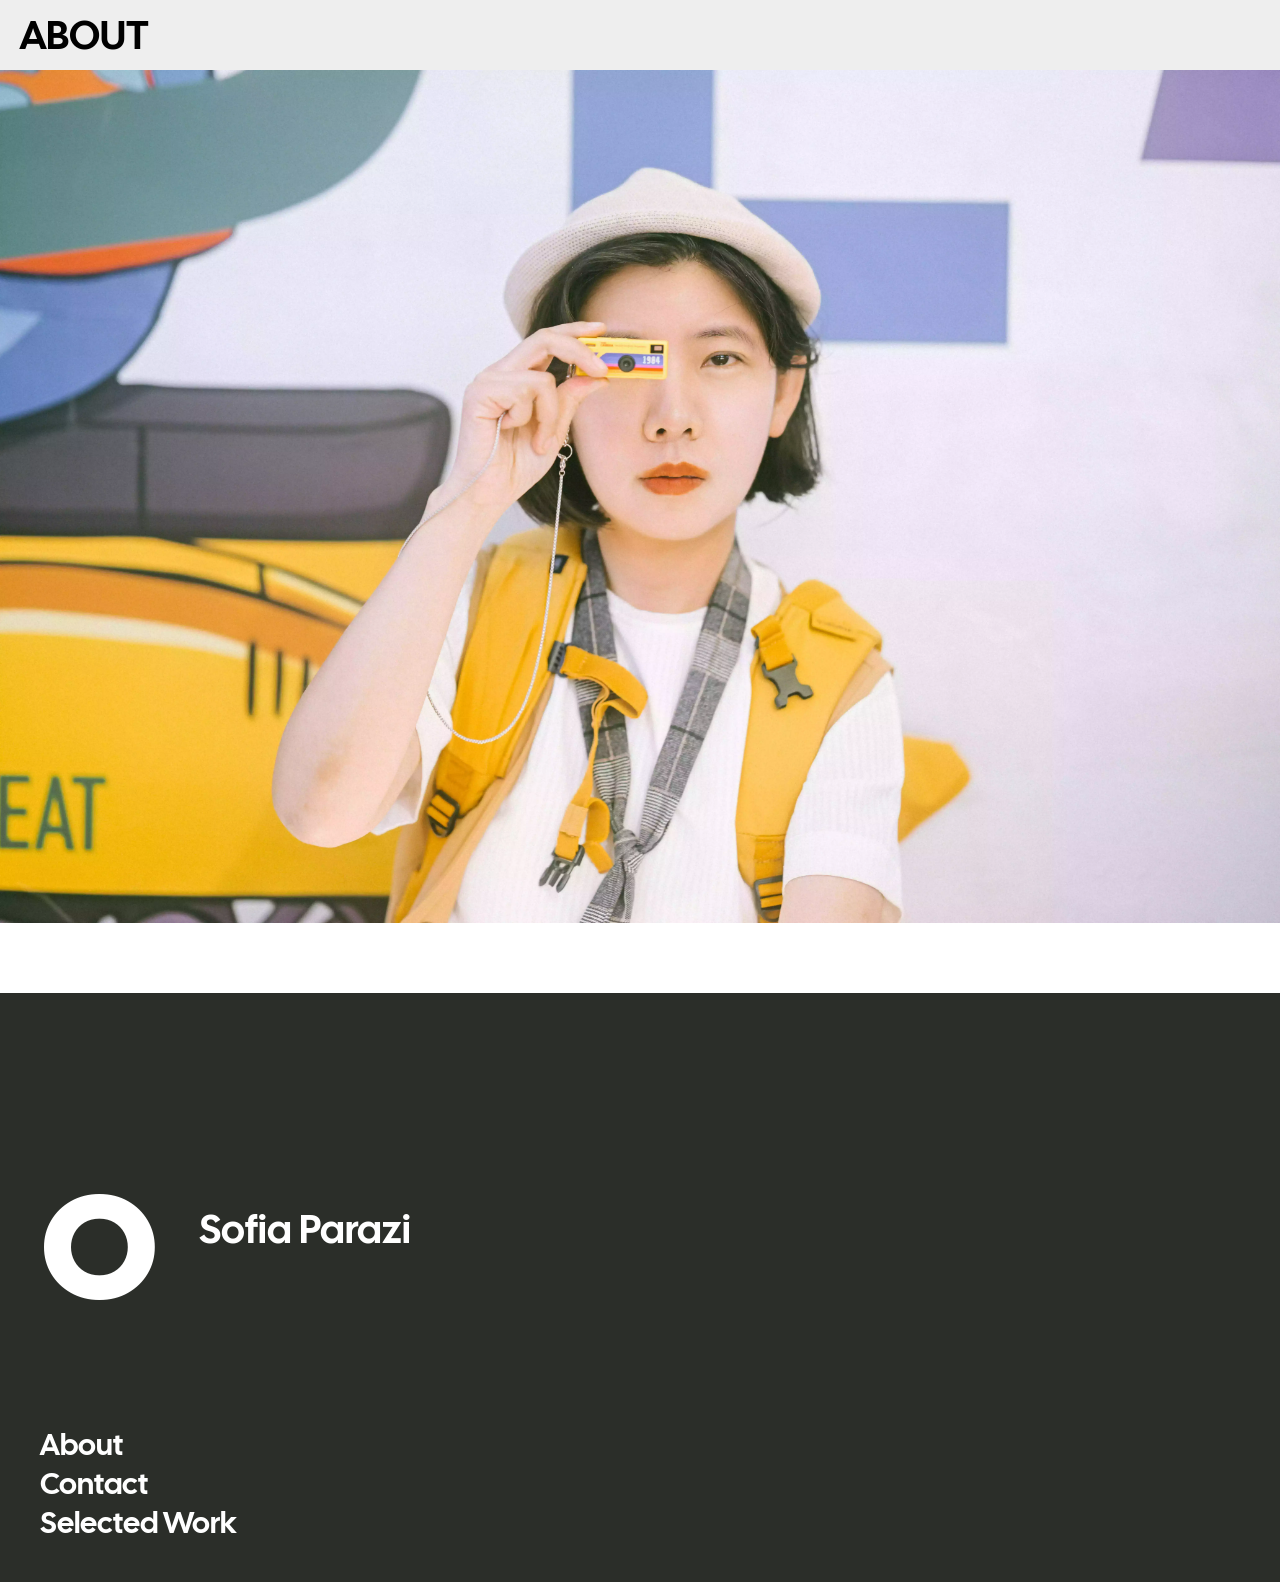
==== about.html @ 89433a17 "first commit" ====
<!DOCTYPE html>
<html lang="fr">
    
<head>
    <meta charset="UTF-8">
    <meta name="viewport" content="width=device-width, initial-scale=1.0">
    <title>About</title>

    <script src="index.js"></script>
    <link rel="stylesheet" href="./css/styles.css">

</head>

<body>
    
    <header>
        <div class="bandeau">
            <div class="element">
                ABOUT
                <a href="#"><img class="icon" src="img/menu.png" alt=""></a>
            </div>
        </div>
    </header>

    <div class="photo">
        <img class="imgd" src="img/photo7.webp" alt="">
    </div> 

    <!-- <div class="paragraphe">
        <p>Basée à Los Angeles, Sofia Parazi est photographe, directrice de la photographie et directrice artistique. Son jeu </p>
    </div> -->

    <div class="bas">
        <div class="info">
            
            <div class="logo">
                <a class="o" href="#">o</a>  Sofia Parazi
            </div>

        <a class="lien" href="#">About</a>
        <a class="lien" href="#">Contact</a>
        <a class="lien" href="#">Selected Work</a>
        </div>
    </div>

    


</body>

</html>
---- css/styles.css ----
@font-face {
    font-family: 'CalSans';
    src: url('CalSans-Regular.woff2') format('woff2'),
        url('CalSans-Regular.woff') format('woff');
    font-weight: normal;
    font-style: normal;
    font-display: swap;
}

@font-face {
    font-family: 'LibreBaskerville';
    src: url('LibreBaskerville-Regular.woff2') format('woff2'),
        url('LibreBaskerville-Regular.woff') format('woff');
    font-weight: normal;
    font-style: normal;
    font-display: swap;
}



body{
    margin: 0;
    background-color: rgb(255, 255, 255);
}


header{
    font-size: 40px;
}

.text{
    color: black;
}

.element{
    font-family: 'CalSans';
    background-color: rgb(238, 238, 238);
    
    position: relative;
    display: flex;
    justify-content: space-between;
    align-items: center;
    top: 0;
    left: 0;
    width: 100%;
    height: 30px;
    padding: 20px;

    z-index: 1000;
}  

.icon{
    width: 60px;
    padding: 20px;
}

.info{
    white-space: pre-line;


    background-color: rgb(43, 46, 41);
    position: relative;
    padding: 40px;
    bottom: 0;
    width: 100%;

    font-size: 25px;

    z-index: 1000;
}  

.cercle{
    padding: 20px;
    width: 150px;
}

.logo{
    font-size: 40px;
    display: flex;
    align-items: center;
}

.imgd{
    gap: 100px;
    
    width: 100%;
    height: auto;

    z-index: 1100;
} 

.img{
    width: 50%;
    height: auto;

    z-index: 1100;
}

.photo{
    display: flex;
    flex-direction: column;
    justify-content: space-between;
    align-items: center;

    gap: 50px;
}

.imglien{
    display: flex;
    
    color: black;
}

.bas{
    display: flex;
    justify-content: space-between;
    align-items: center;
    font-family:'CalSans';
    color: white;
    padding-block-start: 70px;
}

.o{
    text-decoration: none;
    color: white;
    font-size: 200px;
    padding-right: 40px ;
}

.lien{
    text-decoration: none;
    color: rgb(255, 255, 255);
    font-size: 30px;
    
}
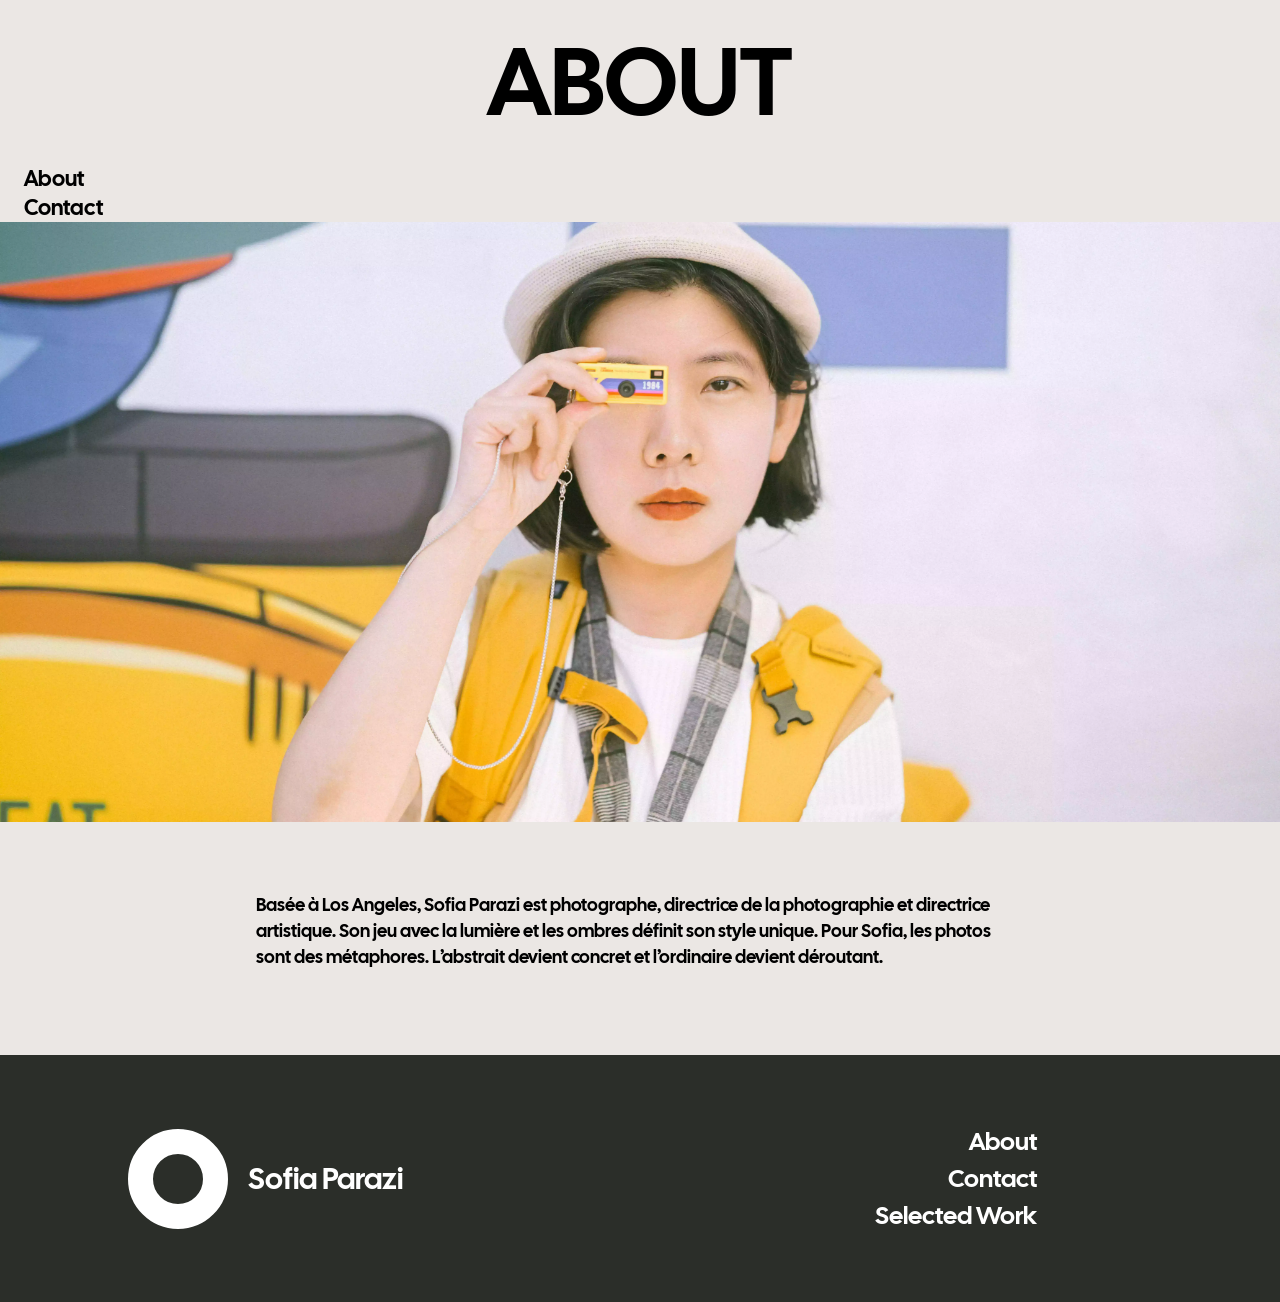
==== commit 7e3bbc29: "modification projet" ====
--- a/about.html
+++ b/about.html
@@ -1,50 +1,55 @@
 <!DOCTYPE html>
 <html lang="fr">
-    
+
 <head>
     <meta charset="UTF-8">
     <meta name="viewport" content="width=device-width, initial-scale=1.0">
-    <title>About</title>
+    <title>About - Sofia Parazi</title>
 
-    <script src="index.js"></script>
+    <script src="index.js" defer></script>
     <link rel="stylesheet" href="./css/styles.css">
-
 </head>
 
 <body>
-    
     <header>
         <div class="bandeau">
             <div class="element">
-                ABOUT
-                <a href="#"><img class="icon" src="img/menu.png" alt=""></a>
+                <div>ABOUT</div>
+                <a class="burger" href="menu.html"><img class="icon" src="img/menu.png" alt=""></a>
             </div>
+        </div>
+
+        <div class="navhaut">
+            <a href="about.html">About</a>
+            <a href="#">Contact</a>
         </div>
     </header>
 
-    <div class="photo">
-        <img class="imgd" src="img/photo7.webp" alt="">
-    </div> 
+    <img class="portrait" src="img/photo7.webp" alt="">
 
-    <!-- <div class="paragraphe">
-        <p>Basée à Los Angeles, Sofia Parazi est photographe, directrice de la photographie et directrice artistique. Son jeu </p>
-    </div> -->
+    <p class="paragraphe">
+        Basée à Los Angeles, Sofia Parazi est photographe, directrice de la photographie et directrice artistique. 
+        Son jeu avec la lumière et les ombres définit son style unique. Pour Sofia, les photos sont des métaphores. 
+        L’abstrait devient concret et l’ordinaire devient déroutant.
+    </p>
 
-    <div class="bas">
+    <div class="down">
         <div class="info">
-            
+
             <div class="logo">
-                <a class="o" href="#">o</a>  Sofia Parazi
+                <a href="index.html"><div class="cercle"></div></a>
+                Sofia Parazi
             </div>
 
-        <a class="lien" href="#">About</a>
-        <a class="lien" href="#">Contact</a>
-        <a class="lien" href="#">Selected Work</a>
+            <div class="liens">
+                <a class="link" href="about.html">About</a>
+                <a class="link" href="#">Contact</a>
+                <a class="link" href="index.html">Selected Work</a>
+            </div>
+
+            <a class="haut" href="#"><span class="fleche">↑</span>retourner en haut</a>
         </div>
     </div>
-
-    
-
 
 </body>
 
--- a/css/styles.css
+++ b/css/styles.css
@@ -17,120 +17,364 @@
 }
 
 
-
 body{
     margin: 0;
-    background-color: rgb(255, 255, 255);
-}
-
+    background-color: rgb(235, 231, 228);
+}
 
 header{
     font-size: 40px;
 }
 
-.text{
-    color: black;
-}
-
 .element{
     font-family: 'CalSans';
-    background-color: rgb(238, 238, 238);
-    
+    background-color: rgb(235, 231, 228);
+
     position: relative;
     display: flex;
     justify-content: space-between;
     align-items: center;
     top: 0;
     left: 0;
-    width: 100%;
     height: 30px;
     padding: 20px;
 
     z-index: 1000;
-}  
+}
+
+.work{
+    color: rgb(56, 56, 56);
+}
 
 .icon{
-    width: 60px;
-    padding: 20px;
+    width: 50px;
+    padding: 0;
+}
+
+.navhaut{
+    display: none;
+}
+
+.picture{
+    display: flex;
+    flex-direction: column;
+    justify-content: space-between;
+    align-items: center;
+
+    gap: 70px;
+}
+
+.colonne{
+    display: flex;
+    flex-direction: column;
+    align-items: center;
+    gap: 70px;
+    width: 100%;
+}
+
+.bloc{
+    display: flex;
+    flex-direction: column;
+    align-items: center;
+    gap: 70px;
+    width: 100%;
+}
+
+.image{
+    width: 100%;
+    height: auto;
+
+    z-index: 1100;
+}
+
+.img{
+    width: 55%;
+    height: auto;
+
+    z-index: 1100;
+}
+
+.link_img{
+    display: block;
+    width: 55%;
+    text-align: center;
+    font-family: 'LibreBaskerville';
+    font-size: 15px;
+
+    color: black;
+}
+
+.link_image{
+    display: block;
+    width: 55%;
+    text-align: center;
+    font-family: 'LibreBaskerville';
+    font-size: 15px;
+
+    color: black;
+}
+
+.down{
+    color: white;
+    padding-top: 100px;
 }
 
 .info{
-    white-space: pre-line;
-
-
     background-color: rgb(43, 46, 41);
     position: relative;
-    padding: 40px;
-    bottom: 0;
-    width: 100%;
+    box-sizing: border-box;
+    width: 100%;
+    padding: 30px 25px 40px; 
 
     font-size: 25px;
-
-    z-index: 1000;
-}  
+}
+
+.logo{
+    font-family: 'CalSans';
+    font-size: 40px;
+    display: flex;
+    align-items: center;
+    justify-content: center;
+    margin-bottom: 50px;
+}
 
 .cercle{
-    padding: 20px;
-    width: 150px;
-}
-
-.logo{
-    font-size: 40px;
-    display: flex;
-    align-items: center;
-}
-
-.imgd{
-    gap: 100px;
-    
-    width: 100%;
-    height: auto;
-
-    z-index: 1100;
-} 
-
-.img{
-    width: 50%;
-    height: auto;
-
-    z-index: 1100;
-}
-
-.photo{
-    display: flex;
-    flex-direction: column;
-    justify-content: space-between;
-    align-items: center;
-
-    gap: 50px;
-}
-
-.imglien{
-    display: flex;
-    
-    color: black;
-}
-
-.bas{
-    display: flex;
-    justify-content: space-between;
-    align-items: center;
-    font-family:'CalSans';
-    color: white;
-    padding-block-start: 70px;
-}
-
-.o{
-    text-decoration: none;
-    color: white;
-    font-size: 200px;
-    padding-right: 40px ;
-}
-
-.lien{
+    width: 120px;
+    height: 120px;
+    border: 30px solid white;
+    border-radius: 50%;
+    box-sizing: border-box;
+    margin-right: 40px;
+}
+
+.liens{
+    font-family: 'CalSans';
+    display: flex;
+    flex-direction: column;
+    gap: 4px;
+}
+
+.link{
     text-decoration: none;
     color: rgb(255, 255, 255);
-    font-size: 30px;
-    
-}
-
+    font-size: 25px;
+}
+
+.haut{
+    position: absolute;
+    right: 25px;
+    bottom: 40px;
+
+    display: flex;
+    flex-direction: column;
+    align-items: center;
+    gap: 5px;
+    width: 60px;
+
+    text-align: center;
+    text-decoration: none;
+    color: white;
+    font-size: 15px;
+}
+
+.fleche{
+    display: flex;
+    justify-content: center;
+    align-items: center;
+
+    width: 44px;
+    height: 44px;
+    border: 2px solid white;
+    border-radius: 50%;
+
+    font-size: 24px;
+}
+
+.menu_bg{
+    background-color: rgb(43, 46, 41);
+    min-height: 100vh;
+}
+
+.menu_bg .element{
+    background-color: rgb(43, 46, 41);
+    color: white;
+    border-bottom: 1px solid rgb(220, 220, 220);
+}
+
+.croix{
+    color: white;
+    text-decoration: none;
+    font-size: 40px;
+}
+
+.menu{
+    display: flex;
+    flex-direction: column;
+    align-items: center;
+    gap: 28px;
+    padding-top: 70px;
+    font-family: 'CalSans';
+}
+
+.menulink{
+    color: white;
+    text-decoration: none;
+    font-size: 40px;
+}
+
+.portrait{
+    width: 100%;
+    height: auto;
+    display: block;
+}
+
+.paragraphe{
+    font-family: 'CalSans';
+    font-size: 18px;
+    line-height: 26px;
+    color: black;
+    margin: 0;
+    padding: 70px 40px 10px;
+}
+
+
+
+
+
+@media screen and (min-width: 880px){
+
+    header{
+        font-size: 95px;              
+    }
+
+    .element{
+        justify-content: center;       
+        height: auto;
+        /* line-height: 1; */
+    }
+
+    .burger{
+        display: none;           
+    }
+
+    .navhaut{
+        display: block;             
+        font-family: 'CalSans';
+        font-size: 22px;
+        padding: 0 24px;
+    }
+
+    .navhaut a{
+        display: block;                
+        color: black;
+        text-decoration: none;
+    }
+
+    .menu_bg header{
+        font-size: 40px;
+    }
+
+    .menu_bg .element{
+        justify-content: space-between;
+        /* line-height: normal; */
+    }
+
+    .picture{
+        flex-direction: row-reverse;
+        justify-content: center;
+        align-items: flex-start;
+        gap: 15px;
+        padding: 40px 10px 0;
+    }
+
+    .colonne{
+        width: auto;
+    }
+
+    .droite{
+        align-items: flex-start;
+        gap: 30px;
+    }
+
+    .gauche{
+        align-items: flex-end;
+        gap: 10px;
+    }
+
+    .bloc{
+        width: auto;
+        flex-direction: row;
+        align-items: flex-end;
+        gap: 15px;
+    }
+
+    .gauche .bloc{
+        flex-direction: row-reverse;
+    }
+
+    .image{
+        width: 60%;
+    }
+
+    .img{
+        width: 30%;
+    }
+
+    .img.large{
+        width: 70%;
+    }
+
+    .link_image,
+    .link_img{
+        width: 40%;
+        font-size: 8px;
+    }
+
+    .link_image{
+        text-align: left;
+    }
+
+    .link_img{
+        text-align: right;
+    }
+
+    .portrait{
+        max-height: 600px;
+        object-fit: cover;
+    }
+
+    .paragraphe{
+        padding: 70px 20vw 10px;
+    }
+
+    .down{
+        padding-top: 75px;
+    }
+
+    .info{
+        display: flex;
+        justify-content: space-between; 
+        align-items: center;
+        padding: 70px 19vw 70px 10vw;
+    }
+
+    .logo{
+        margin-bottom: 0;
+        font-size: 30px;
+    }
+
+    .cercle{
+        width: 100px;
+        height: 100px;
+        border-width: 25px;
+        margin-right: 20px;
+    }
+
+    .liens{
+        align-items: flex-end;        
+    }
+
+    .haut{
+        display: none;                 
+    }
+}
